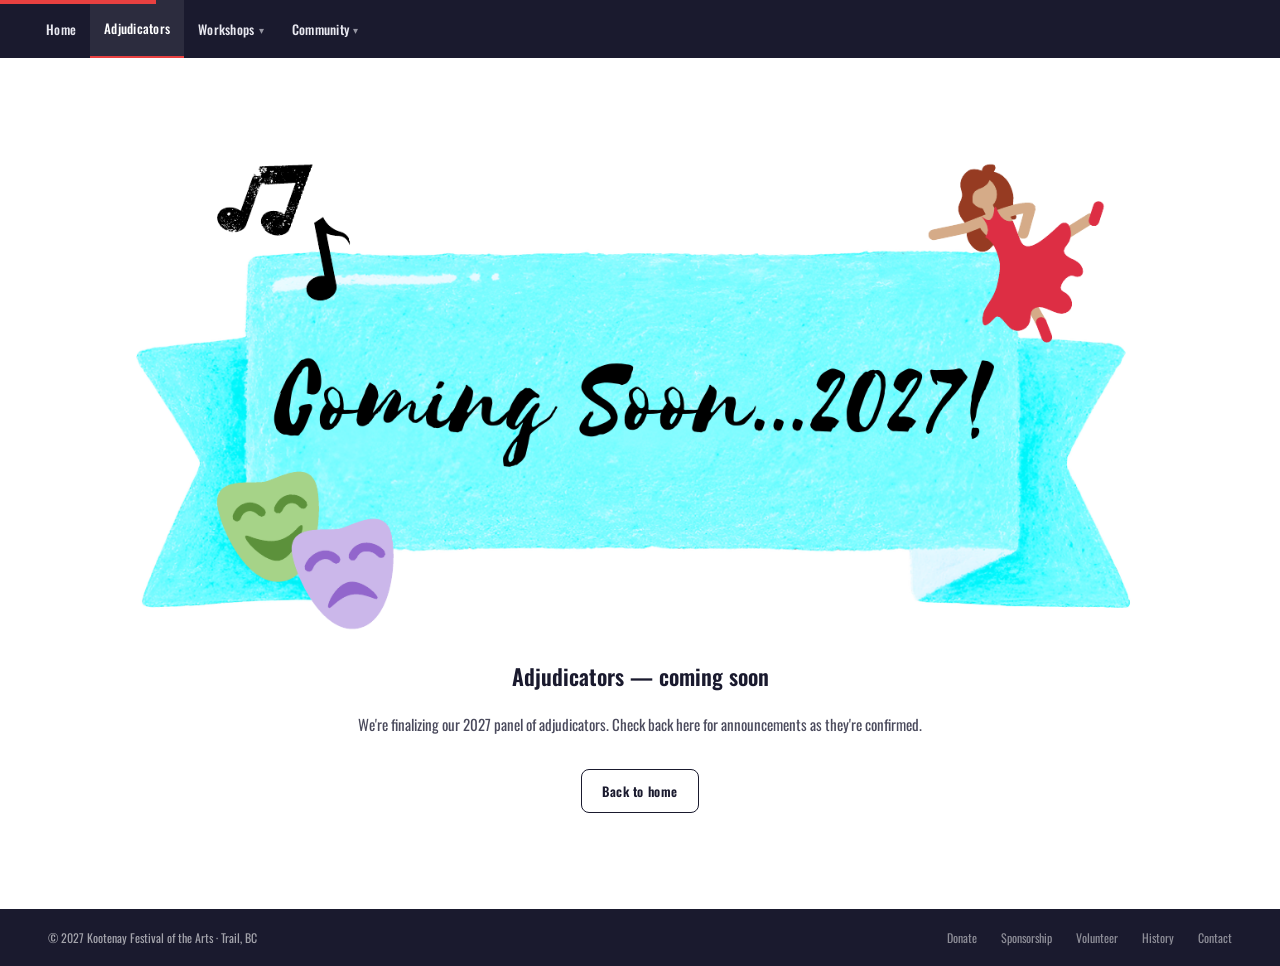
==== pages/adjudicators.html @ b40a22bd "first commit" ====
<!DOCTYPE html>
<html lang="en">
<head>
  <meta charset="UTF-8" />
  <meta name="viewport" content="width=device-width, initial-scale=1.0" />

  <title>Adjudicators — Coming Soon 2027 | Kootenay Festival of the Arts</title>
  <meta name="description" content="Our 2027 panel of adjudicators for the Kootenay Festival of the Arts will be announced soon. Check back for updates." />

  <meta property="og:type" content="website" />
  <meta property="og:site_name" content="Kootenay Festival of the Arts" />
  <meta property="og:title" content="Adjudicators — Coming Soon 2027 | Kootenay Festival of the Arts" />
  <meta property="og:description" content="Our 2027 panel of adjudicators will be announced soon." />
  <meta name="twitter:card" content="summary_large_image" />

  <link rel="icon" href="../public/favicon.svg" type="image/svg+xml" />
  <link rel="alternate icon" href="../public/favicon.ico" sizes="any" />
  <link rel="apple-touch-icon" href="../public/apple-touch-icon.png" />
  <meta name="theme-color" content="#1a1a2e" />

  <link rel="stylesheet" href="../styles/main.css" />
  <link rel="stylesheet" href="../styles/pages/coming-soon.css" />
</head>
<body>
  <a class="skip-link" href="#main-content">Skip to main content</a>

  <div class="site">
    <nav class="nav" aria-label="Primary">
      <a class="nav-home" href="../index.html">
        <svg class="nav-home-icon" viewBox="0 0 24 24" width="18" height="18" fill="none" stroke="currentColor" stroke-width="2" stroke-linecap="round" stroke-linejoin="round" aria-hidden="true"><path d="M3 9l9-7 9 7v11a2 2 0 0 1-2 2H5a2 2 0 0 1-2-2z"></path><polyline points="9 22 9 12 15 12 15 22"></polyline></svg>
        <span class="nav-home-text">Home</span>
      </a>

      <input type="checkbox" id="nav-toggle" class="nav-toggle-checkbox" />
      <label for="nav-toggle" class="nav-toggle-label" aria-label="Menu">
        <span class="hamburger-bar"></span>
        <span class="hamburger-bar"></span>
        <span class="hamburger-bar"></span>
      </label>

      <ul class="nav-links">
          <li class="active"><a href="../pages/adjudicators.html">Adjudicators</a></li>
          <li>
            <a href="../pages/workshops.html">Workshops <span class="chevron">▾</span></a>
            <div class="dropdown">
              <div class="dropdown-header">Workshops</div>
              <a href="../pages/workshops.html#choral">Choral</a>
              <a href="../pages/workshops.html#dance">Dance</a>
              <a href="../pages/workshops.html#guitar">Guitar</a>
              <a href="../pages/workshops.html#piano">Piano</a>
              <a href="../pages/workshops.html#woodwinds">Woodwinds</a>
              <a href="../pages/workshops.html#strings">Strings</a>
              <a href="../pages/workshops.html#speech">Speech</a>
            </div>
          </li>
          <li>
            <a href="#">Community <span class="chevron">▾</span></a>
            <div class="dropdown">
              <div class="dropdown-header">Community</div>
              <a href="../pages/volunteers.html">Volunteer</a>
              <a href="../pages/donations.html">Donate</a>
              <a href="../pages/sponsors.html">Sponsorship</a>
            </div>
          </li>
      </ul>
    </nav>

    <main class="main main--single" id="main-content">
      <div class="content coming-soon">
        <img src="../public/images/coming-soon.png" alt="Coming soon, 2027" width="1275" height="630" />
        <h1>Adjudicators — coming soon</h1>
        <p>
          We're finalizing our 2027 panel of adjudicators. Check back
          here for announcements as they're confirmed.
        </p>
        <a class="btn btn-outline" href="../index.html">Back to home</a>
      </div>
    </main>

    <footer class="footer">
      <span>© 2027 Kootenay Festival of the Arts · Trail, BC</span>
      <div class="footer-links">
        <a href="../pages/donations.html">Donate</a>
        <a href="../pages/sponsors.html">Sponsorship</a>
        <a href="../pages/volunteers.html">Volunteer</a>
        <a href="../pages/history.html">History</a>
        <a href="../pages/contact.html">Contact</a>
      </div>
    </footer>
  </div>
</body>
</html>
---- styles/main.css ----
/* ==========================================================================
   Main stylesheet — every page links to this ONE file.

   This file is a merge of variables, base, layout, and components (below),
   kept in clearly labeled sections so it's still easy to find and edit
   things. It's ONE physical file for all LOCAL styles (no @import between
   local files) on purpose: browsers block CSS @import between local files
   when a page is opened directly via file:// (double-clicked), which
   silently breaks all styling. Keeping local styles as a single file means
   the site works whether it's opened directly or hosted on a server.

   The @import below is different — it points at Google's font CDN
   (a remote https:// resource, not a local file), which is NOT affected
   by that file:// restriction and works the same whether the site is
   opened directly or hosted.
   ========================================================================== */

@import url("https://fonts.googleapis.com/css2?family=Oswald:wght@400;500;600;700&display=swap");


/* ==========================================================================
   Design tokens — change values here to restyle the entire site.
   ========================================================================== */
:root {
  /* Brand colors */
  --color-navy: #1a1a2e;
  --color-red: #e84040;
  --color-red-dark: #c0392b;
  --color-purple: #7b5cc4;
  --color-purple-dark: #5a3fa0;
  --color-purple-pale: #f0edf8;
  --color-purple-pale-border: #d4c8f0;
  --color-lilac: #eee8f8;

  /* Surfaces & text */
  --color-bg: #ffffff;
  --color-surface-1: #f7f5ff;
  --surface-1: #f4f4fa;
  --border: #e4e2ee;
  --text-primary: #1a1a2e;
  --text-secondary: #4a4a5c;
  --text-muted: #8a8a9a;
  --text-on-dark: rgba(255, 255, 255, 0.85);

  /* Typography */
  --font-sans:
    "Inter", -apple-system, BlinkMacSystemFont, "Segoe UI", Roboto, Helvetica,
    Arial, sans-serif;
  --font-serif: Georgia, "Times New Roman", serif;
  --font-display: "Oswald", sans-serif;

  /* Layout */
  --max-width: 1200px;
  --radius-sm: 6px;
  --radius-md: 8px;
  --radius-lg: 12px;
  --shadow-sm: 0 2px 8px rgba(26, 26, 46, 0.06);
  --shadow-md: 0 8px 24px rgba(0, 0, 0, 0.12);
}

/* ==========================================================================
   Reset & base typography
   ========================================================================== */
* {
  margin: 0;
  padding: 0;
  box-sizing: border-box;
}

html {
  scroll-behavior: smooth;
}

body {
  font-family: Oswald, var(--font-sans);
  background: var(--color-bg);
  color: var(--text-primary);
  -webkit-font-smoothing: antialiased;
}

img {
  max-width: 100%;
  display: block;
}

a {
  color: inherit;
}

.site {
  background: var(--color-bg);
  min-height: 100vh;
  display: flex;
  flex-direction: column;
}

/* Visually-hidden utility for accessible skip links / screen-reader text */
.visually-hidden {
  position: absolute;
  width: 1px;
  height: 1px;
  padding: 0;
  margin: -1px;
  overflow: hidden;
  clip: rect(0, 0, 0, 0);
  white-space: nowrap;
  border: 0;
}

.skip-link {
  position: absolute;
  left: 0;
  top: -40px;
  background: var(--color-red);
  color: #fff;
  padding: 10px 16px;
  z-index: 1000;
  transition: top 0.15s;
}
.skip-link:focus {
  top: 0;
}

/* ==========================================================================
   Site layout — header, navigation, banner, main grid, footer
   ========================================================================== */

/* NAV
   ========================================================================== */
.nav {
  background: var(--color-navy);
  padding: 0 2rem;
  display: flex;
  align-items: center;
  flex-wrap: wrap;
  min-height: 52px;
  position: relative;
  z-index: 100;
}

/* Home is its own element (not part of .nav-links) so it can carry an
   icon on mobile independently of the rest of the menu. */
.nav-home {
  display: flex;
  align-items: center;
  gap: 6px;
  color: #e8e8f0;
  text-decoration: none;
  font-size: 13px;
  font-weight: 500;
  padding: 15px 14px;
  letter-spacing: 0.02em;
  transition:
    color 0.15s,
    background 0.15s;
}
.nav-home:hover,
.nav-home.active {
  color: #fff;
  background: rgba(255, 255, 255, 0.08);
}
.nav-home.active {
  border-bottom: 2px solid var(--color-red);
}
.nav-home-icon {
  display: none; /* icon only appears on mobile; desktop shows the text label */
  flex-shrink: 0;
}

/* Hamburger toggle — hidden entirely on desktop, only relevant on mobile */
.nav-toggle-checkbox {
  position: absolute;
  opacity: 0;
  pointer-events: none;
}
.nav-toggle-label {
  display: none;
  position: relative;
  width: 32px;
  height: 32px;
  cursor: pointer;
}
.hamburger-bar {
  position: absolute;
  left: 6px;
  right: 6px;
  height: 2px;
  background: #e8e8f0;
  border-radius: 2px;
  transition:
    transform 0.2s,
    opacity 0.2s,
    top 0.2s;
}
.hamburger-bar:nth-child(1) {
  top: 11px;
}
.hamburger-bar:nth-child(2) {
  top: 16px;
}
.hamburger-bar:nth-child(3) {
  top: 21px;
}

.nav-links {
  display: flex;
  align-items: center;
  gap: 0;
  row-gap: 4px;
  list-style: none;
  flex-wrap: wrap;
}
.nav-links > li {
  position: relative;
  display: flex;
  align-items: center;
}
.nav-links > li > a {
  color: #e8e8f0;
  text-decoration: none;
  font-size: 13px;
  font-weight: 500;
  padding: 18px 14px;
  display: flex;
  align-items: center;
  gap: 4px;
  white-space: nowrap;
  transition:
    color 0.15s,
    background 0.15s;
  letter-spacing: 0.02em;
}
.nav-links > li > a:hover,
.nav-links > li.active > a {
  color: #fff;
  background: rgba(255, 255, 255, 0.08);
}
.nav-links > li.active > a {
  border-bottom: 2px solid var(--color-red);
}
.chevron {
  font-size: 10px;
  opacity: 0.6;
}

/* DROPDOWN */
.dropdown {
  position: absolute;
  top: 100%;
  right: 0;
  max-width: calc(100vw - 2rem);
  background: #fff;
  border: 0.5px solid var(--border);
  border-radius: var(--radius-md);
  min-width: 180px;
  display: none;
  box-shadow: var(--shadow-md);
  overflow: hidden;
  z-index: 200;
}
.nav-links > li:hover .dropdown,
.nav-links > li:focus-within .dropdown {
  display: block;
}

.dropdown-header {
  background: var(--color-navy);
  color: rgba(255, 255, 255, 0.7);
  font-size: 10px;
  font-weight: 500;
  letter-spacing: 0.08em;
  text-transform: uppercase;
  padding: 8px 14px 6px;
}
.dropdown a {
  display: block;
  padding: 9px 14px;
  font-size: 13px;
  color: var(--text-primary);
  text-decoration: none;
  border-bottom: 0.5px solid var(--border);
  position: relative;
}
.dropdown a:last-child {
  border-bottom: none;
}
.dropdown a:hover {
  background: var(--color-purple-pale);
  color: var(--color-navy);
}
.dropdown a .sub-pills {
  display: flex;
  gap: 4px;
  margin-top: 5px;
}

/* BANNER
   ========================================================================== */
.banner {
  margin-right: auto;
  margin-left: auto;
  width: 100%;
  max-width: 1400px;
}
.banner-img {
  width: 100%;
  height: auto;
}

/* HERO TEXT BAND
   ========================================================================== */
.hero-band {
  background: var(--color-surface-1);
  border-bottom: 3px solid var(--color-red);
  padding: 14px 3rem;
  display: flex;
  align-items: center;
  justify-content: space-between;
  gap: 1rem;
  flex-wrap: wrap;
}
.hero-band-text {
  font-size: 15px;
  color: var(--color-navy);
  font-style: italic;
}
.hero-band-date {
  font-size: 13px;
  font-weight: 600;
  color: var(--color-red);
  letter-spacing: 0.04em;
  white-space: nowrap;
}

/* MAIN CONTENT AREA
   ========================================================================== */
.main {
  padding: 2rem 3rem;
  max-width: 100%;
  flex: 1;
}

/* Simple single-column page layout for interior pages */
.main--single {
  grid-template-columns: 1fr;
  max-width: var(--max-width);
  margin: 0 auto;
  width: 100%;
}

@media (max-width: 860px) {
  .main {
    grid-template-columns: 1fr;
    padding: 1.5rem;
  }
  .hero-band {
    padding: 14px 1.5rem;
  }
}

/* Mobile nav: stack links full-width instead of wrapping chips.
   Dropdowns flow inline below their parent link instead of being
   absolutely positioned — an absolutely positioned dropdown anchored to
   a narrow, edge-hugging link has no reliable "left" or "right" that
   stays on-screen at every width, so on small screens we avoid that
   entirely rather than patch left/right overflow case by case. */
@media (max-width: 700px) {
  .nav {
    padding: 0.4rem 1rem;
    justify-content: space-between;
  }

  /* Home collapses to icon-only to save space */
  .nav-home-icon {
    display: inline-flex;
  }
  .nav-home-text {
    display: none;
  }

  /* Hamburger button appears; nav-links hides until toggled open */
  .nav-toggle-label {
    display: flex;
  }
  .nav-links {
    display: none;
    flex-direction: column;
    align-items: stretch;
    width: 100%;
    row-gap: 0;
    order: 3;
  }
  .nav-toggle-checkbox:checked ~ .nav-links {
    display: flex;
  }
  /* Turn the hamburger into an "X" when the menu is open */
  .nav-toggle-checkbox:checked ~ .nav-toggle-label .hamburger-bar:nth-child(1) {
    top: 16px;
    transform: rotate(45deg);
  }
  .nav-toggle-checkbox:checked ~ .nav-toggle-label .hamburger-bar:nth-child(2) {
    opacity: 0;
  }
  .nav-toggle-checkbox:checked ~ .nav-toggle-label .hamburger-bar:nth-child(3) {
    top: 16px;
    transform: rotate(-45deg);
  }
  .hamburger-bar {
    transition:
      transform 0.2s,
      opacity 0.2s,
      top 0.2s;
  }

  .nav-links > li {
    width: 100%;
    flex-direction: column;
    align-items: stretch;
  }
  .nav-links > li > a {
    width: 100%;
    padding: 12px 6px;
  }
  .nav-links > li.active > a {
    border-bottom: none;
    border-left: 3px solid var(--color-red);
    padding-left: 10px;
  }
  .dropdown {
    position: static;
    width: 100%;
    max-width: none;
    min-width: 0;
    box-shadow: none;
    border-radius: 0;
    border: none;
    border-left: 2px solid var(--color-purple-pale-border);
    margin: 2px 0 6px 10px;
  }
}



/* FOOTER
   ========================================================================== */
.footer {
  background: var(--color-navy);
  color: rgba(255, 255, 255, 0.6);
  font-size: 12px;
  padding: 1.25rem 3rem;
  display: flex;
  justify-content: space-between;
  align-items: center;
  gap: 1rem;
  flex-wrap: wrap;
  margin-top: auto;
}
.footer-links {
  display: flex;
  gap: 1.5rem;
  flex-wrap: wrap;
}
.footer-links a {
  color: rgba(255, 255, 255, 0.5);
  text-decoration: none;
  font-size: 12px;
}
.footer-links a:hover {
  color: #fff;
}

/* ==========================================================================
   Reusable components — widgets, buttons, chips, cards, pills
   ========================================================================== */

.pill {
  font-size: 10px;
  background: var(--color-lilac);
  color: var(--color-purple-dark);
  border-radius: 4px;
  padding: 2px 7px;
  font-weight: 500;
}
.pill:hover {
  background: #d4c8f8;
}

/* Page content headings */
.content h1,
.content h2 {
  font-size: 22px;
  color: var(--color-navy);
  font-weight: 600;
  margin-bottom: 0.75rem;
  padding-bottom: 8px;
  border-bottom: 2px solid var(--color-red);
  display: inline-block;
}
.content p {
  font-size: 14px;
  color: var(--text-secondary);
  line-height: 1.7;
  margin-bottom: 1rem;
}
.content h1 + p,
.content h2 + p {
  margin-top: 0.5rem;
}

/* Photo grid */
.photo-grid {
  display: grid;
  grid-template-columns: 1fr 1fr;
  gap: 10px;
  margin: 1.25rem 0;
}
.photo-placeholder {
  border-radius: var(--radius-md);
  overflow: hidden;
  aspect-ratio: 4/3;
  display: flex;
  align-items: center;
  justify-content: center;
  font-size: 12px;
  color: rgba(255, 255, 255, 0.8);
  font-weight: 500;
  letter-spacing: 0.04em;
}
.photo-placeholder.p1 {
  background: linear-gradient(135deg, #1a3a5c, #2d5a8e);
}
.photo-placeholder.p2 {
  background: linear-gradient(135deg, #7b3a8e, #a855c4);
}
.photo-placeholder.p3 {
  background: linear-gradient(135deg, #e84040, #c0392b);
}
.photo-placeholder.p4 {
  background: linear-gradient(135deg, #1a5c3a, #2d8e5a);
}

/* Sidebar widgets */
.sidebar {
  display: flex;
  flex-direction: column;
  gap: 1rem;
}
.widget {
  background: #fff;
  border: 0.5px solid var(--border);
  border-radius: var(--radius-lg);
  overflow: hidden;
}
.widget-header {
  background: var(--color-navy);
  color: #fff;
  font-size: 12px;
  font-weight: 600;
  letter-spacing: 0.08em;
  text-transform: uppercase;
  padding: 9px 14px;
}
.widget-body {
  padding: 14px;
}

.dates-list {
  list-style: none;
}
.dates-list li {
  display: flex;
  gap: 10px;
  align-items: flex-start;
  padding: 7px 0;
  border-bottom: 0.5px solid var(--border);
  font-size: 13px;
}
.dates-list li:last-child {
  border-bottom: none;
}
.date-dot {
  width: 8px;
  height: 8px;
  border-radius: 50%;
  background: var(--color-red);
  margin-top: 4px;
  flex-shrink: 0;
}
.date-label {
  font-weight: 500;
  color: var(--color-navy);
}
.date-sub {
  font-size: 11px;
  color: var(--text-muted);
}

.sponsor-logos {
  display: grid;
  grid-template-columns: 1fr 1fr;
  gap: 8px;
}
.sponsor-box {
  background: var(--surface-1);
  border-radius: var(--radius-sm);
  aspect-ratio: 2/1;
  display: flex;
  align-items: center;
  justify-content: center;
  font-size: 10px;
  color: var(--text-muted);
  font-weight: 500;
}

/* Buttons */
.btn {
  display: inline-block;
  text-align: center;
  padding: 11px 20px;
  border-radius: var(--radius-md);
  font-size: 13px;
  font-weight: 600;
  text-decoration: none;
  letter-spacing: 0.04em;
  cursor: pointer;
  border: none;
}
.btn-primary,
.donate-btn {
  display: block;
  background: var(--color-red);
  color: #fff;
}
.btn-primary:hover,
.donate-btn:hover {
  background: var(--color-red-dark);
}
.btn-outline {
  background: transparent;
  border: 1.5px solid var(--color-navy);
  color: var(--color-navy);
}
.btn-outline:hover {
  background: var(--color-navy);
  color: #fff;
}

/* Workshops preview grid (used on home page) */
.workshops-preview {
  margin: 1.5rem 0 0;
}
.workshops-grid {
  display: grid;
  grid-template-columns: repeat(auto-fit, minmax(90px, 1fr));
  gap: 6px;
  margin-top: 10px;
}
.workshop-chip {
  background: var(--color-purple-pale);
  border: 0.5px solid var(--color-purple-pale-border);
  border-radius: var(--radius-sm);
  padding: 8px 4px;
  text-align: center;
  font-size: 11px;
  font-weight: 500;
  color: #3d2a7a;
  cursor: pointer;
  text-decoration: none;
  display: block;
}
.workshop-chip:hover {
  background: #e0d8f8;
}
.workshop-chip i {
  display: block;
  font-size: 18px;
  margin-bottom: 4px;
  color: var(--color-purple);
}

/* Simple info / callout box used across interior pages */
.callout {
  background: var(--color-surface-1);
  border: 1px solid var(--color-purple-pale-border);
  border-left: 4px solid var(--color-red);
  border-radius: var(--radius-md);
  padding: 16px 18px;
  margin: 1.25rem 0;
  font-size: 14px;
  color: var(--text-secondary);
  line-height: 1.6;
}
.callout strong {
  color: var(--color-navy);
}
---- styles/pages/coming-soon.css ----
/* ==========================================================================
   "Coming soon" placeholder page
   Used by: Adjudicators, Workshops, Our Sponsors, Volunteers, Contact Us
   ========================================================================== */
.coming-soon {
  text-align: center;
  padding: 3rem 1.5rem 4rem;
  margin: 0 auto;
  height:auto;
}
.coming-soon img {
  height: 100%;
}
.coming-soon h1 {
  font-size: 22px;
  color: var(--color-navy);
  margin-bottom: 0.75rem;
  border-bottom: none;
  padding-bottom: 0;
}
.coming-soon p {
  font-size: 15px;
  color: var(--text-secondary);
  line-height: 1.7;
  margin-bottom: 0.5rem;
}
.coming-soon .btn {
  margin-top: 1.5rem;
}
@media screen and (min-width: 768px) and (max-width: 1024px) {
  .coming-soon img {
    width: 100%;
    margin: 0 auto 1.75rem;
  }
}
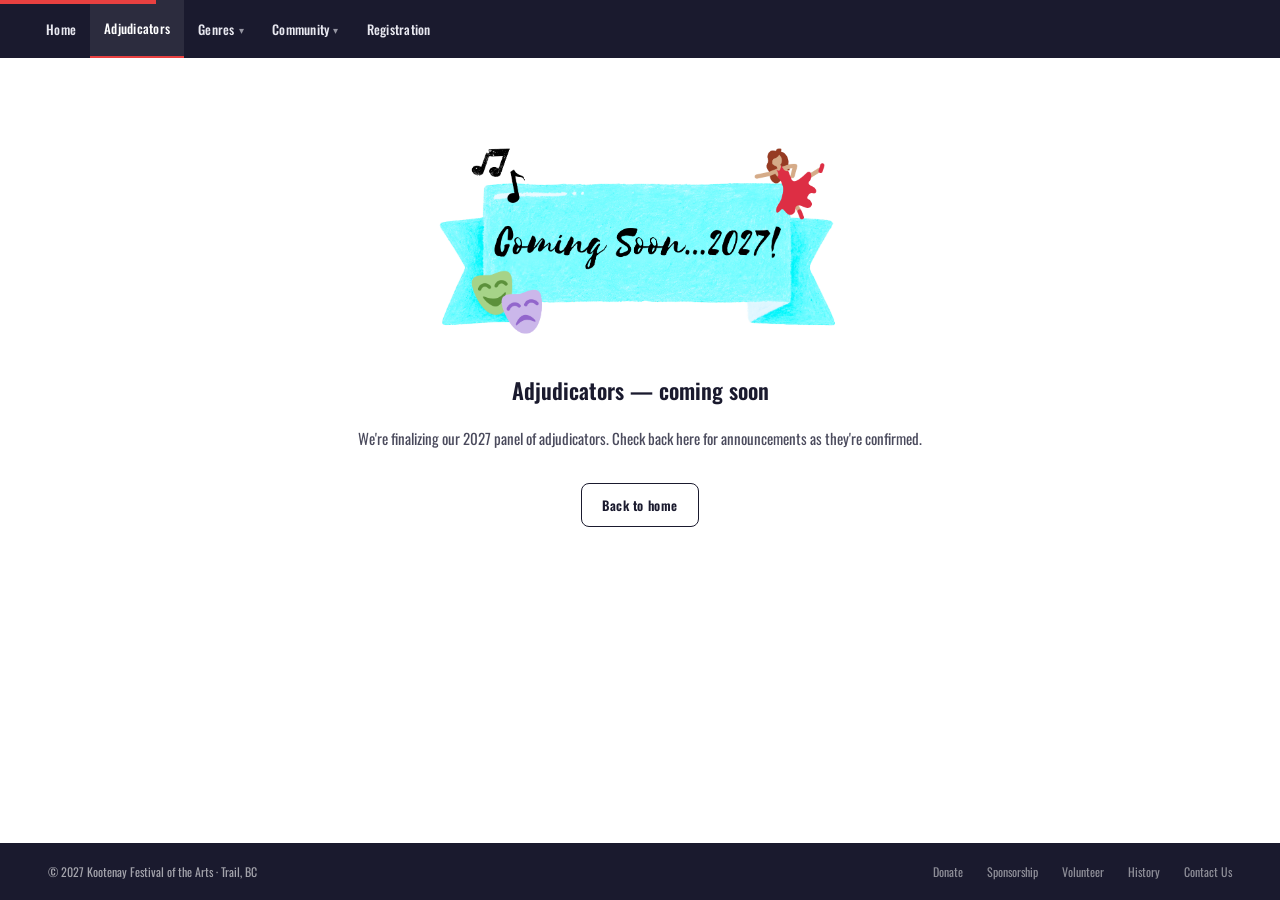
==== commit 22f5280c: "changes discussed from meeting sept 29"" ====
--- a/pages/adjudicators.html
+++ b/pages/adjudicators.html
@@ -25,45 +25,8 @@
   <a class="skip-link" href="#main-content">Skip to main content</a>
 
   <div class="site">
-    <nav class="nav" aria-label="Primary">
-      <a class="nav-home" href="../index.html">
-        <svg class="nav-home-icon" viewBox="0 0 24 24" width="18" height="18" fill="none" stroke="currentColor" stroke-width="2" stroke-linecap="round" stroke-linejoin="round" aria-hidden="true"><path d="M3 9l9-7 9 7v11a2 2 0 0 1-2 2H5a2 2 0 0 1-2-2z"></path><polyline points="9 22 9 12 15 12 15 22"></polyline></svg>
-        <span class="nav-home-text">Home</span>
-      </a>
-
-      <input type="checkbox" id="nav-toggle" class="nav-toggle-checkbox" />
-      <label for="nav-toggle" class="nav-toggle-label" aria-label="Menu">
-        <span class="hamburger-bar"></span>
-        <span class="hamburger-bar"></span>
-        <span class="hamburger-bar"></span>
-      </label>
-
-      <ul class="nav-links">
-          <li class="active"><a href="../pages/adjudicators.html">Adjudicators</a></li>
-          <li>
-            <a href="../pages/workshops.html">Workshops <span class="chevron">▾</span></a>
-            <div class="dropdown">
-              <div class="dropdown-header">Workshops</div>
-              <a href="../pages/workshops.html#choral">Choral</a>
-              <a href="../pages/workshops.html#dance">Dance</a>
-              <a href="../pages/workshops.html#guitar">Guitar</a>
-              <a href="../pages/workshops.html#piano">Piano</a>
-              <a href="../pages/workshops.html#woodwinds">Woodwinds</a>
-              <a href="../pages/workshops.html#strings">Strings</a>
-              <a href="../pages/workshops.html#speech">Speech</a>
-            </div>
-          </li>
-          <li>
-            <a href="#">Community <span class="chevron">▾</span></a>
-            <div class="dropdown">
-              <div class="dropdown-header">Community</div>
-              <a href="../pages/volunteers.html">Volunteer</a>
-              <a href="../pages/donations.html">Donate</a>
-              <a href="../pages/sponsors.html">Sponsorship</a>
-            </div>
-          </li>
-      </ul>
-    </nav>
+    <nav class="nav" aria-label="Primary" id="site-nav"></nav>
+    <script src="../scripts/nav.js"></script>
 
     <main class="main main--single" id="main-content">
       <div class="content coming-soon">
@@ -84,7 +47,7 @@
         <a href="../pages/sponsors.html">Sponsorship</a>
         <a href="../pages/volunteers.html">Volunteer</a>
         <a href="../pages/history.html">History</a>
-        <a href="../pages/contact.html">Contact</a>
+        <a href="../pages/contact.html">Contact Us</a>
       </div>
     </footer>
   </div>
--- a/styles/main.css
+++ b/styles/main.css
@@ -335,14 +335,20 @@
 /* MAIN CONTENT AREA
    ========================================================================== */
 .main {
+  display: grid;
+  grid-template-columns: 1fr 280px;
+  gap: 2rem;
   padding: 2rem 3rem;
   max-width: 100%;
   flex: 1;
 }
 
-/* Simple single-column page layout for interior pages */
+/* Simple single-column page layout for interior pages.
+   Deliberately plain block layout (not a grid override) — these pages
+   have one column of content, so there's no reason to route them through
+   CSS Grid at all, which avoids any grid item stretch/sizing quirks. */
 .main--single {
-  grid-template-columns: 1fr;
+  display: block;
   max-width: var(--max-width);
   margin: 0 auto;
   width: 100%;
@@ -405,12 +411,6 @@
     top: 16px;
     transform: rotate(-45deg);
   }
-  .hamburger-bar {
-    transition:
-      transform 0.2s,
-      opacity 0.2s,
-      top 0.2s;
-  }
 
   .nav-links > li {
     width: 100%;
@@ -441,6 +441,7 @@
 
 
 
+
 /* FOOTER
    ========================================================================== */
 .footer {
@@ -508,35 +509,60 @@
 }
 
 /* Photo grid */
-.photo-grid {
+/* Photo band — full-width row of captioned placeholder tiles.
+   Each tile's caption describes the real photo that should replace it
+   (e.g. "Young pianist mid-performance") — swap in an <img> and drop the
+   caption once real festival photography is available. */
+.photo-band {
   display: grid;
-  grid-template-columns: 1fr 1fr;
-  gap: 10px;
+  grid-template-columns: repeat(3, 1fr);
+  gap: 14px;
   margin: 1.25rem 0;
 }
-.photo-placeholder {
+.photo-band-tile {
+  background: #dbeafe;
+  border: 1px solid #bcd6f0;
   border-radius: var(--radius-md);
+  height: 300px;
+  text-align: center;
+  font-size: 13px;
+  font-weight: 500;
+  color: #2c4a6b;
+}
+.photo-band-tile:has(img) {
+  position: relative;
+  padding: 0;
   overflow: hidden;
-  aspect-ratio: 4/3;
-  display: flex;
-  align-items: center;
-  justify-content: center;
-  font-size: 12px;
-  color: rgba(255, 255, 255, 0.8);
-  font-weight: 500;
-  letter-spacing: 0.04em;
-}
-.photo-placeholder.p1 {
-  background: linear-gradient(135deg, #1a3a5c, #2d5a8e);
-}
-.photo-placeholder.p2 {
-  background: linear-gradient(135deg, #7b3a8e, #a855c4);
-}
-.photo-placeholder.p3 {
-  background: linear-gradient(135deg, #e84040, #c0392b);
-}
-.photo-placeholder.p4 {
-  background: linear-gradient(135deg, #1a5c3a, #2d8e5a);
+}
+/* Black band across the bottom of a photo tile, e.g. the festival year */
+.photo-band-year {
+  position: absolute;
+  left: 0;
+  right: 0;
+  bottom: 0;
+  padding: 12px 12px;
+  background: #000;
+  color: #fff;
+  font-size: 14px;
+  font-weight: 600;
+  letter-spacing: 0.05em;
+  text-align: center;
+}
+.photo-band-tile img {
+  width: 100%;
+  height: 100%;
+  object-fit: cover;
+  display: block;
+}
+/* Add alongside .photo-band-tile to crop from the top (keeps heads in frame) */
+.photo-band-tile-top img {
+  object-position: top;
+}
+
+@media (max-width: 700px) {
+  .photo-band {
+    grid-template-columns: 1fr;
+  }
 }
 
 /* Sidebar widgets */
@@ -587,11 +613,13 @@
   flex-shrink: 0;
 }
 .date-label {
+    font-size: 14px;
+
   font-weight: 500;
   color: var(--color-navy);
 }
 .date-sub {
-  font-size: 11px;
+  font-size: 12px;
   color: var(--text-muted);
 }
 
@@ -625,15 +653,41 @@
   cursor: pointer;
   border: none;
 }
-.btn-primary,
-.donate-btn {
+.btn-primary {
   display: block;
   background: var(--color-red);
   color: #fff;
 }
-.btn-primary:hover,
+.btn-primary:hover {
+  background: var(--color-red-dark);
+}
+
+/* Sidebar "Donate now" button — raised red button with a heart icon */
+.donate-btn {
+  display: flex;
+  align-items: center;
+  justify-content: center;
+  gap: 8px;
+  padding: 12px 20px;
+  background: var(--color-red);
+  color: #fff;
+  border-radius: var(--radius-md);
+  box-shadow: 0 3px 0 var(--color-red-dark);
+  font-size: 16px;
+  font-weight: 700;
+  letter-spacing: 0.04em;
+  text-decoration: none;
+  transition: background 0.15s, transform 0.1s, box-shadow 0.1s;
+}
+.donate-btn i {
+  font-size: 18px;
+}
 .donate-btn:hover {
   background: var(--color-red-dark);
+}
+.donate-btn:active {
+  transform: translateY(2px);
+  box-shadow: 0 1px 0 var(--color-red-dark);
 }
 .btn-outline {
   background: transparent;
@@ -652,30 +706,46 @@
 .workshops-grid {
   display: grid;
   grid-template-columns: repeat(auto-fit, minmax(90px, 1fr));
-  gap: 6px;
+  gap: 8px;
   margin-top: 10px;
 }
 .workshop-chip {
-  background: var(--color-purple-pale);
-  border: 0.5px solid var(--color-purple-pale-border);
-  border-radius: var(--radius-sm);
-  padding: 8px 4px;
+  background: transparent;
+  border: none;
+  border-radius: 0;
+  overflow: visible;
   text-align: center;
-  font-size: 11px;
+  font-size: 12px;
   font-weight: 500;
-  color: #3d2a7a;
+  color: var(--text-secondary);
   cursor: pointer;
   text-decoration: none;
+  display: flex;
+  flex-direction: column;
+  transition: transform 0.15s;
+}
+.workshop-chip:hover {
+  transform: translateY(-2px);
+}
+.workshop-chip:hover .workshop-chip-label {
+  color: var(--color-navy);
+}
+.workshop-chip-thumb {
+  background: #dbeafe;
+  border: 1px solid #bcd6f0;
+  border-radius: var(--radius-sm);
+  aspect-ratio: 1/1;
+  overflow: hidden;
+}
+.workshop-chip-thumb img {
+  width: 100%;
+  height: 100%;
+  object-fit: cover;
   display: block;
 }
-.workshop-chip:hover {
-  background: #e0d8f8;
-}
-.workshop-chip i {
-  display: block;
-  font-size: 18px;
-  margin-bottom: 4px;
-  color: var(--color-purple);
+.workshop-chip-label {
+  padding: 6px 2px 0;
+  transition: color 0.15s;
 }
 
 /* Simple info / callout box used across interior pages */
--- a/styles/pages/coming-soon.css
+++ b/styles/pages/coming-soon.css
@@ -5,11 +5,14 @@
 .coming-soon {
   text-align: center;
   padding: 3rem 1.5rem 4rem;
+  max-width: 640px;
   margin: 0 auto;
-  height:auto;
 }
 .coming-soon img {
-  height: 100%;
+  max-width: 420px;
+  width: 100%;
+  height: auto;
+  margin: 0 auto 1.75rem;
 }
 .coming-soon h1 {
   font-size: 22px;
@@ -27,9 +30,3 @@
 .coming-soon .btn {
   margin-top: 1.5rem;
 }
-@media screen and (min-width: 768px) and (max-width: 1024px) {
-  .coming-soon img {
-    width: 100%;
-    margin: 0 auto 1.75rem;
-  }
-}
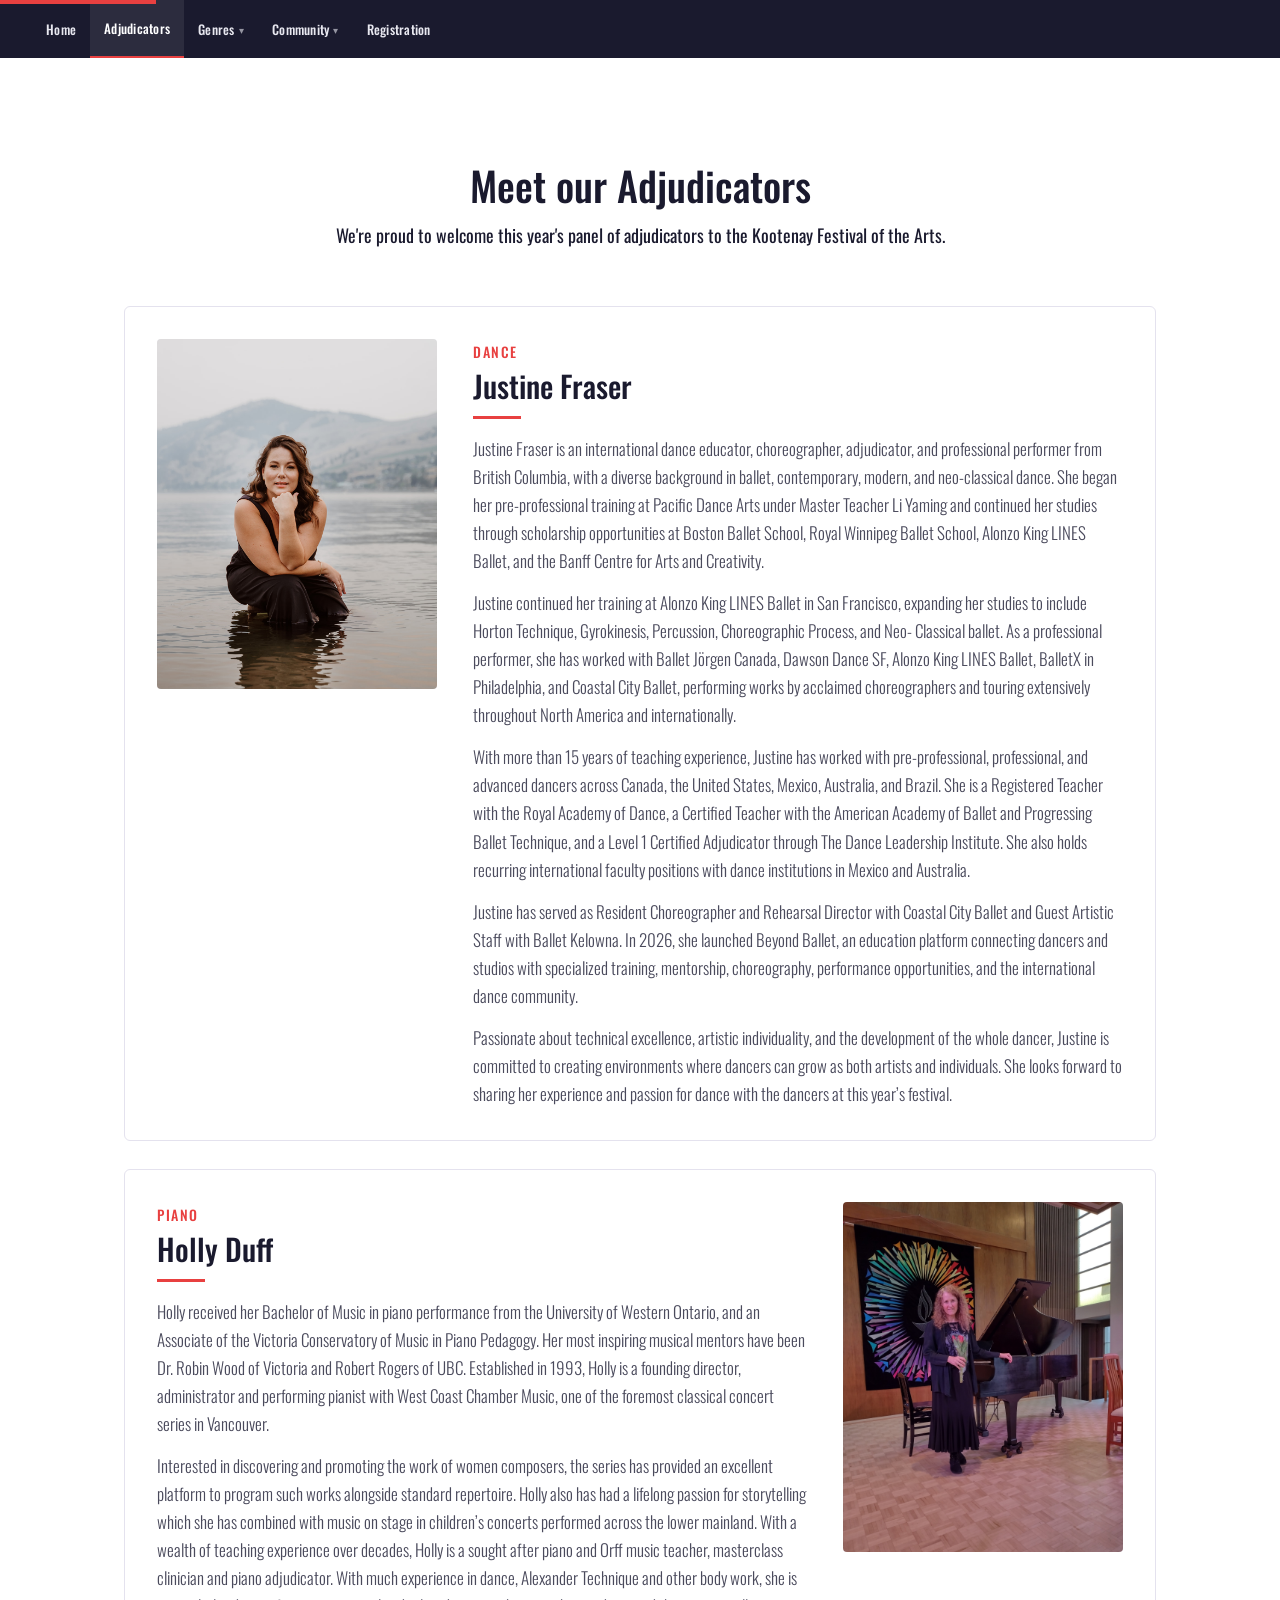
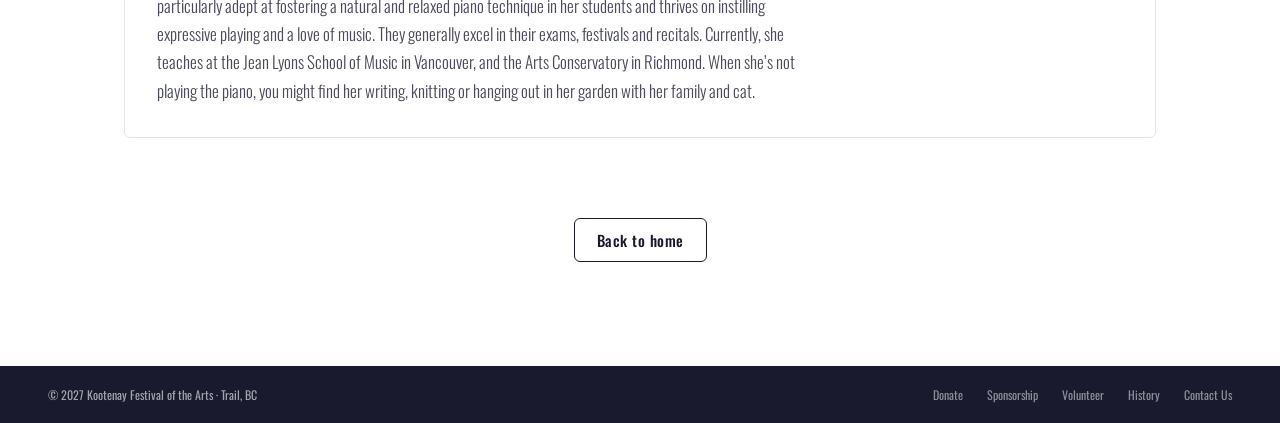
==== commit a9920657: "add two of the adjucators" ====
--- a/pages/adjudicators.html
+++ b/pages/adjudicators.html
@@ -1,55 +1,309 @@
-<!DOCTYPE html>
+<!doctype html>
 <html lang="en">
-<head>
-  <meta charset="UTF-8" />
-  <meta name="viewport" content="width=device-width, initial-scale=1.0" />
-
-  <title>Adjudicators — Coming Soon 2027 | Kootenay Festival of the Arts</title>
-  <meta name="description" content="Our 2027 panel of adjudicators for the Kootenay Festival of the Arts will be announced soon. Check back for updates." />
-
-  <meta property="og:type" content="website" />
-  <meta property="og:site_name" content="Kootenay Festival of the Arts" />
-  <meta property="og:title" content="Adjudicators — Coming Soon 2027 | Kootenay Festival of the Arts" />
-  <meta property="og:description" content="Our 2027 panel of adjudicators will be announced soon." />
-  <meta name="twitter:card" content="summary_large_image" />
-
-  <link rel="icon" href="../public/favicon.svg" type="image/svg+xml" />
-  <link rel="alternate icon" href="../public/favicon.ico" sizes="any" />
-  <link rel="apple-touch-icon" href="../public/apple-touch-icon.png" />
-  <meta name="theme-color" content="#1a1a2e" />
-
-  <link rel="stylesheet" href="../styles/main.css" />
-  <link rel="stylesheet" href="../styles/pages/coming-soon.css" />
-</head>
-<body>
-  <a class="skip-link" href="#main-content">Skip to main content</a>
-
-  <div class="site">
-    <nav class="nav" aria-label="Primary" id="site-nav"></nav>
-    <script src="../scripts/nav.js"></script>
-
-    <main class="main main--single" id="main-content">
-      <div class="content coming-soon">
-        <img src="../public/images/coming-soon.png" alt="Coming soon, 2027" width="1275" height="630" />
-        <h1>Adjudicators — coming soon</h1>
-        <p>
-          We're finalizing our 2027 panel of adjudicators. Check back
-          here for announcements as they're confirmed.
-        </p>
-        <a class="btn btn-outline" href="../index.html">Back to home</a>
-      </div>
-    </main>
-
-    <footer class="footer">
-      <span>© 2027 Kootenay Festival of the Arts · Trail, BC</span>
-      <div class="footer-links">
-        <a href="../pages/donations.html">Donate</a>
-        <a href="../pages/sponsors.html">Sponsorship</a>
-        <a href="../pages/volunteers.html">Volunteer</a>
-        <a href="../pages/history.html">History</a>
-        <a href="../pages/contact.html">Contact Us</a>
-      </div>
-    </footer>
-  </div>
-</body>
+  <head>
+    <meta charset="UTF-8" />
+    <meta name="viewport" content="width=device-width, initial-scale=1.0" />
+
+    <title>
+      Adjudicators — Coming Soon 2027 | Kootenay Festival of the Arts
+    </title>
+    <meta
+      name="description"
+      content="Our 2027 panel of adjudicators for the Kootenay Festival of the Arts will be announced soon. Check back for updates."
+    />
+
+    <meta property="og:type" content="website" />
+    <meta property="og:site_name" content="Kootenay Festival of the Arts" />
+    <meta
+      property="og:title"
+      content="Adjudicators — Coming Soon 2027 | Kootenay Festival of the Arts"
+    />
+    <meta
+      property="og:description"
+      content="Our 2027 panel of adjudicators will be announced soon."
+    />
+    <meta name="twitter:card" content="summary_large_image" />
+
+    <link rel="icon" href="../public/favicon.svg" type="image/svg+xml" />
+    <link rel="alternate icon" href="../public/favicon.ico" sizes="any" />
+    <link rel="apple-touch-icon" href="../public/apple-touch-icon.png" />
+    <meta name="theme-color" content="#1a1a2e" />
+
+    <link rel="stylesheet" href="../styles/main.css" />
+    <link rel="stylesheet" href="../styles/pages/coming-soon.css" />
+    <link rel="stylesheet" href="../styles/pages/adjudicators.css" />
+  </head>
+  <body>
+    <a class="skip-link" href="#main-content">Skip to main content</a>
+
+    <div class="site">
+      <nav class="nav" aria-label="Primary" id="site-nav"></nav>
+      <script src="../scripts/nav.js"></script>
+
+      <main class="main main--single" id="main-content">
+        <section class="intro">
+          <!-- <span class="eyebrow">2027 Festival</span> -->
+          <h1>Meet our Adjudicators</h1>
+          <p>
+            We're proud to welcome this year's panel of adjudicators to the
+            Kootenay Festival of the Arts.
+          </p>
+        </section>
+
+        <section class="panel" aria-label="Adjudicators">
+          <!-- ===== Adjudicator 1 ===== -->
+          <article class="adj">
+            <div class="photo">
+              <!-- Replace src with the photo path -->
+              <img
+                src="../public/images/adj/Justine_dance.jpg"
+                alt="Justine Fraser image"
+                onload="this.parentNode.classList.add('has-img')"
+                onerror="this.remove()"
+              />
+            </div>
+            <div class="bio">
+              <span class="discipline">Dance</span>
+              <h2>Justine Fraser</h2>
+              <p class="etransfer-email">
+                Justine Fraser is an international dance educator,
+                choreographer, adjudicator, and professional performer from
+                British Columbia, with a diverse background in ballet,
+                contemporary, modern, and neo-classical dance. She began her
+                pre-professional training at Pacific Dance Arts under Master
+                Teacher Li Yaming and continued her studies through scholarship
+                opportunities at Boston Ballet School, Royal Winnipeg Ballet
+                School, Alonzo King LINES Ballet, and the Banff Centre for Arts
+                and Creativity.
+              </p>
+              <p>
+                Justine continued her training at Alonzo King LINES Ballet in
+                San Francisco, expanding her studies to include Horton
+                Technique, Gyrokinesis, Percussion, Choreographic Process, and
+                Neo- Classical ballet. As a professional performer, she has
+                worked with Ballet Jörgen Canada, Dawson Dance SF, Alonzo King
+                LINES Ballet, BalletX in Philadelphia, and Coastal City Ballet,
+                performing works by acclaimed choreographers and touring
+                extensively throughout North America and internationally.
+              </p>
+              <p>
+                With more than 15 years of teaching experience, Justine has
+                worked with pre-professional, professional, and advanced dancers
+                across Canada, the United States, Mexico, Australia, and Brazil.
+                She is a Registered Teacher with the Royal Academy of Dance, a
+                Certified Teacher with the American Academy of Ballet and
+                Progressing Ballet Technique, and a Level 1 Certified
+                Adjudicator through The Dance Leadership Institute. She also
+                holds recurring international faculty positions with dance
+                institutions in Mexico and Australia.
+              </p>
+              <p>
+                Justine has served as Resident Choreographer and Rehearsal
+                Director with Coastal City Ballet and Guest Artistic Staff with
+                Ballet Kelowna. In 2026, she launched Beyond Ballet, an
+                education platform connecting dancers and studios with
+                specialized training, mentorship, choreography, performance
+                opportunities, and the international dance community.
+              </p>
+              <p>
+                Passionate about technical excellence, artistic individuality,
+                and the development of the whole dancer, Justine is committed to
+                creating environments where dancers can grow as both artists and
+                individuals. She looks forward to sharing her experience and
+                passion for dance with the dancers at this year’s festival.
+              </p>
+            </div>
+          </article>
+
+          <!-- ===== Adjudicator 2 ===== -->
+          <article class="adj">
+            <div class="photo">
+              <img
+                src="../public/images/adj/HollyDuff_pianist.jpg"
+                alt="Holly Duff image "
+                onload="this.parentNode.classList.add('has-img')"
+                onerror="this.remove()"
+              />
+              <div class="placeholder">
+                <svg
+                  width="40"
+                  height="40"
+                  viewBox="0 0 24 24"
+                  fill="none"
+                  stroke="currentColor"
+                  stroke-width="1.5"
+                  aria-hidden="true"
+                >
+                  <circle cx="12" cy="8" r="4" />
+                  <path d="M4 21c0-4 4-6 8-6s8 2 8 6" /></svg
+                >Photo
+              </div>
+            </div>
+            <div class="bio">
+              <span class="discipline">Piano</span>
+              <h2>Holly Duff</h2>
+              <p>
+                Holly received her Bachelor of Music in piano performance from
+                the University of Western Ontario, and an Associate of the
+                Victoria Conservatory of Music in Piano Pedagogy. Her most
+                inspiring musical mentors have been Dr. Robin Wood of Victoria
+                and Robert Rogers of UBC. Established in 1993, Holly is a
+                founding director, administrator and performing pianist with
+                West Coast Chamber Music, one of the foremost classical concert
+                series in Vancouver.
+              </p>
+              <p>
+                Interested in discovering and promoting the work of women
+                composers, the series has provided an excellent platform to
+                program such works alongside standard repertoire. Holly also has
+                had a lifelong passion for storytelling which she has combined
+                with music on stage in children’s concerts performed across the
+                lower mainland. With a wealth of teaching experience over
+                decades, Holly is a sought after piano and Orff music teacher,
+                masterclass clinician and piano adjudicator. With much
+                experience in dance, Alexander Technique and other body work,
+                she is particularly adept at fostering a natural and relaxed
+                piano technique in her students and thrives on instilling
+                expressive playing and a love of music. They generally excel in
+                their exams, festivals and recitals. Currently, she teaches at
+                the Jean Lyons School of Music in Vancouver, and the Arts
+                Conservatory in Richmond. When she’s not playing the piano, you
+                might find her writing, knitting or hanging out in her garden
+                with her family and cat.
+              </p>
+            </div>
+          </article>
+
+          <!-- ===== Adjudicator 3 ===== -->
+          <!-- <article class="adj">
+            <div class="photo">
+              <img
+                src="images/adjudicator-3.jpg"
+                alt="Photo of Adjudicator Name"
+                onload="this.parentNode.classList.add('has-img')"
+                onerror="this.remove()"
+              />
+              <div class="placeholder">
+                <svg
+                  width="40"
+                  height="40"
+                  viewBox="0 0 24 24"
+                  fill="none"
+                  stroke="currentColor"
+                  stroke-width="1.5"
+                  aria-hidden="true"
+                >
+                  <circle cx="12" cy="8" r="4" />
+                  <path d="M4 21c0-4 4-6 8-6s8 2 8 6" /></svg
+                >Photo
+              </div>
+            </div>
+            <div class="bio">
+              <span class="discipline">Discipline (e.g. Dance)</span>
+              <h2>Adjudicator Name</h2>
+              <p>
+                Bio paragraph one. Add the adjudicator's background, training
+                and current role here.
+              </p>
+              <p>
+                Bio paragraph two. Add notable performances, teaching experience
+                or awards here.
+              </p>
+            </div>
+          </article> -->
+
+          <!-- ===== Adjudicator 4 ===== -->
+          <!-- <article class="adj">
+            <div class="photo">
+              <img
+                src="images/adjudicator-4.jpg"
+                alt="Photo of Adjudicator Name"
+                onload="this.parentNode.classList.add('has-img')"
+                onerror="this.remove()"
+              />
+              <div class="placeholder">
+                <svg
+                  width="40"
+                  height="40"
+                  viewBox="0 0 24 24"
+                  fill="none"
+                  stroke="currentColor"
+                  stroke-width="1.5"
+                  aria-hidden="true"
+                >
+                  <circle cx="12" cy="8" r="4" />
+                  <path d="M4 21c0-4 4-6 8-6s8 2 8 6" /></svg
+                >Photo
+              </div>
+            </div>
+            <div class="bio">
+              <span class="discipline">Discipline (e.g. Strings)</span>
+              <h2>Adjudicator Name</h2>
+              <p>
+                Bio paragraph one. Add the adjudicator's background, training
+                and current role here.
+              </p>
+              <p>
+                Bio paragraph two. Add notable performances, teaching experience
+                or awards here.
+              </p>
+            </div>
+          </article> -->
+
+          <!-- ===== Adjudicator 5 ===== -->
+          <!-- <article class="adj">
+            <div class="photo">
+              <img
+                src="images/adjudicator-5.jpg"
+                alt="Photo of Adjudicator Name"
+                onload="this.parentNode.classList.add('has-img')"
+                onerror="this.remove()"
+              />
+              <div class="placeholder">
+                <svg
+                  width="40"
+                  height="40"
+                  viewBox="0 0 24 24"
+                  fill="none"
+                  stroke="currentColor"
+                  stroke-width="1.5"
+                  aria-hidden="true"
+                >
+                  <circle cx="12" cy="8" r="4" />
+                  <path d="M4 21c0-4 4-6 8-6s8 2 8 6" /></svg
+                >Photo
+              </div>
+            </div>
+            <div class="bio">
+              <span class="discipline">Discipline (e.g. Speech Arts)</span>
+              <h2>Adjudicator Name</h2>
+              <p>
+                Bio paragraph one. Add the adjudicator's background, training
+                and current role here.
+              </p>
+              <p>
+                Bio paragraph two. Add notable performances, teaching experience
+                or awards here.
+              </p>
+            </div>
+          </article> -->
+        </section>
+
+        <div class="back">
+          <a class="btn" href="index.html">Back to home</a>
+        </div>
+      </main>
+
+      <footer class="footer">
+        <span>© 2027 Kootenay Festival of the Arts · Trail, BC</span>
+        <div class="footer-links">
+          <a href="../pages/donations.html">Donate</a>
+          <a href="../pages/sponsors.html">Sponsorship</a>
+          <a href="../pages/volunteers.html">Volunteer</a>
+          <a href="../pages/history.html">History</a>
+          <a href="../pages/contact.html">Contact Us</a>
+        </div>
+      </footer>
+    </div>
+  </body>
 </html>
--- a/styles/main.css
+++ b/styles/main.css
@@ -15,7 +15,7 @@
    opened directly or hosted.
    ========================================================================== */
 
-@import url("https://fonts.googleapis.com/css2?family=Oswald:wght@400;500;600;700&display=swap");
+@import url("https://fonts.googleapis.com/css2?family=Oswald:wght@300;400;500;600;700&display=swap");
 
 
 /* ==========================================================================
@@ -24,6 +24,7 @@
 :root {
   /* Brand colors */
   --color-navy: #1a1a2e;
+  --color-sponsor-dark: #1d3557;
   --color-red: #e84040;
   --color-red-dark: #c0392b;
   --color-purple: #7b5cc4;
@@ -629,7 +630,8 @@
   gap: 8px;
 }
 .sponsor-box {
-  background: var(--surface-1);
+  background: #fff;
+  border: 1px solid var(--border);
   border-radius: var(--radius-sm);
   aspect-ratio: 2/1;
   display: flex;
@@ -638,6 +640,18 @@
   font-size: 10px;
   color: var(--text-muted);
   font-weight: 500;
+  padding: 8px;
+  overflow: hidden;
+}
+.sponsor-box img {
+  max-width: 100%;
+  max-height: 100%;
+  object-fit: contain;
+}
+/* For reversed (white) logos that need a dark backdrop */
+.sponsor-box.sponsor-box--dark {
+  background: var(--color-sponsor-dark);
+  border-color: var(--color-sponsor-dark);
 }
 
 /* Buttons */
@@ -730,18 +744,82 @@
 .workshop-chip:hover .workshop-chip-label {
   color: var(--color-navy);
 }
+/* Photo-print thumbnail: white frame, soft shadow, and a curled
+   bottom-right corner that rolls the page over when pressed
+   (animation is triggered by scripts/page-turn.js). */
+.workshop-chip {
+  perspective: 800px;
+}
 .workshop-chip-thumb {
-  background: #dbeafe;
-  border: 1px solid #bcd6f0;
-  border-radius: var(--radius-sm);
+  position: relative;
+  display: block;
   aspect-ratio: 1/1;
+  padding: 5px;
+  background: #fff;
+  border-radius: 3px;
+  box-shadow:
+    0 1px 2px rgba(0, 0, 0, 0.12),
+    0 4px 10px rgba(0, 0, 0, 0.12);
   overflow: hidden;
+  transform-origin: left center;
 }
 .workshop-chip-thumb img {
   width: 100%;
   height: 100%;
   object-fit: cover;
   display: block;
+  border-radius: 2px;
+}
+/* The curled corner: the lower-right half shows the page behind,
+   the upper-left half is the back of the photo paper folding over */
+.workshop-chip-thumb::after {
+  content: "";
+  position: absolute;
+  right: 0;
+  bottom: 0;
+  width: 22px;
+  height: 22px;
+  background: linear-gradient(
+    to top left,
+    var(--color-bg) 50%,
+    #e9e9ee 50%,
+    #ffffff 70%,
+    #cfcfd8 100%
+  );
+  box-shadow: -2px -2px 5px rgba(0, 0, 0, 0.18);
+  border-top-left-radius: 4px;
+  transition:
+    width 0.2s ease,
+    height 0.2s ease;
+}
+.workshop-chip:hover .workshop-chip-thumb::after,
+.workshop-chip:focus-visible .workshop-chip-thumb::after {
+  width: 34px;
+  height: 34px;
+}
+
+/* Pressed: the corner rolls up across the photo, then the page turns away */
+.workshop-chip.is-turning {
+  pointer-events: none;
+}
+.workshop-chip.is-turning .workshop-chip-thumb::after {
+  animation: corner-roll 0.45s ease-in forwards;
+}
+.workshop-chip.is-turning .workshop-chip-thumb {
+  animation: page-turn 0.5s ease-in 0.3s forwards;
+}
+@keyframes corner-roll {
+  to {
+    width: 200%;
+    height: 200%;
+    box-shadow: -6px -6px 14px rgba(0, 0, 0, 0.25);
+  }
+}
+@keyframes page-turn {
+  to {
+    transform: rotateY(-95deg);
+    opacity: 0;
+  }
 }
 .workshop-chip-label {
   padding: 6px 2px 0;
--- a/styles/pages/coming-soon.css
+++ b/styles/pages/coming-soon.css
@@ -1,6 +1,6 @@
 /* ==========================================================================
    "Coming soon" placeholder page
-   Used by: Adjudicators, Workshops, Our Sponsors, Volunteers, Contact Us
+   Used by: Adjudicators, Workshops, Volunteers, Contact Us
    ========================================================================== */
 .coming-soon {
   text-align: center;
--- a/styles/pages/adjudicators.css
+++ b/styles/pages/adjudicators.css
@@ -0,0 +1,232 @@
+/* ==========================================================================
+   Adjudicators page
+   ========================================================================== */
+/* Page tokens — the adjudicator styles reference these short names.
+   They map to the site-wide tokens in main.css, except --aqua, which is
+   specific to this page's "2027 Festival" eyebrow. */
+:root {
+  --aqua: #7ee8f2;
+  --ink: var(--color-navy);
+  --navy: var(--color-navy);
+  --red: var(--color-red);
+  --bg: var(--color-bg);
+  --soft: var(--surface-1);
+  --line: var(--border);
+}
+
+/* ---------- Intro ---------- */
+main {
+  flex: 1;
+}
+.intro {
+  max-width: 760px;
+  margin: 0 auto;
+  padding: 72px 24px 24px;
+  text-align: center;
+}
+.eyebrow {
+  display: inline-block;
+  background: var(--aqua);
+  color: var(--ink);
+  font-weight: 500;
+  font-size: 14px;
+  letter-spacing: 1.5px;
+  text-transform: uppercase;
+  padding: 6px 16px;
+  transform: rotate(-1.5deg);
+  margin-bottom: 18px;
+}
+.intro h1 {
+  margin: 0 0 14px;
+  color: var(--ink);
+  font-weight: 500;
+  font-size: 40px;
+  line-height: 1.15;
+}
+.intro p {
+  margin: 0;
+  font-size: 18px;
+  line-height: 1.55;
+}
+
+/* ---------- Adjudicator list ---------- */
+.panel {
+  max-width: 1080px;
+  margin: 0 auto;
+  padding: 32px 24px 80px;
+  display: flex;
+  flex-direction: column;
+  gap: 28px;
+}
+.adj {
+  display: grid;
+  grid-template-columns: 280px 1fr;
+  gap: 36px;
+  align-items: start;
+  padding: 32px;
+  border: 1px solid var(--line);
+  border-radius: 6px;
+  background: var(--bg);
+}
+.adj:nth-child(even) {
+  grid-template-columns: 1fr 280px;
+}
+.adj:nth-child(even) .photo {
+  order: 2;
+}
+
+.photo {
+  position: relative;
+  aspect-ratio: 4 / 5;
+  width: 100%;
+  border-radius: 4px;
+  overflow: hidden;
+  background: var(--soft);
+  border: 2px dashed #c9c9d4;
+  display: flex;
+  align-items: center;
+  justify-content: center;
+}
+.photo .placeholder {
+  text-align: center;
+  color: #6b6d80;
+  font-size: 14px;
+  letter-spacing: 1px;
+  text-transform: uppercase;
+}
+.photo .placeholder svg {
+  display: block;
+  margin: 0 auto 8px;
+}
+.photo img {
+  position: absolute;
+  inset: 0;
+  width: 100%;
+  height: 100%;
+  object-fit: cover;
+}
+.photo.has-img {
+  border: 0;
+}
+
+.bio .discipline {
+  display: inline-block;
+  color: var(--red);
+  font-weight: 500;
+  font-size: 14px;
+  letter-spacing: 1.5px;
+  text-transform: uppercase;
+  margin-bottom: 6px;
+}
+.bio h2 {
+  margin: 0 0 16px;
+  color: var(--ink);
+  font-weight: 500;
+  font-size: 30px;
+  line-height: 1.2;
+}
+.bio h2::after {
+  content: "";
+  display: block;
+  width: 48px;
+  height: 3px;
+  background: var(--red);
+  margin-top: 12px;
+}
+.bio p {
+  margin: 0 0 14px;
+  font-size: 17px;
+  line-height: 1.65;
+  font-weight: 300;
+  color: var(--text-secondary);
+}
+.bio p:last-child {
+  margin-bottom: 0;
+}
+
+.back {
+  display: flex;
+  justify-content: center;
+  padding-bottom: 72px;
+}
+.btn {
+  display: inline-flex;
+  align-items: center;
+  min-height: 44px;
+  padding: 0 22px;
+  border: 1px solid var(--ink);
+  border-radius: 6px;
+  color: var(--ink);
+  font-weight: 500;
+  font-size: 15px;
+  letter-spacing: 0.5px;
+}
+.btn:hover {
+  background: var(--ink);
+  color: #fff;
+}
+
+/* ---------- Footer ---------- */
+footer {
+  background: var(--navy);
+  color: #d6d6e0;
+}
+.foot {
+  max-width: 1920px;
+  margin: 0 auto;
+  padding: 16px 44px;
+  display: flex;
+  flex-wrap: wrap;
+  gap: 12px 24px;
+  justify-content: space-between;
+  align-items: center;
+  font-size: 13px;
+  font-weight: 400;
+}
+.foot-links {
+  display: flex;
+  flex-wrap: wrap;
+  gap: 8px 24px;
+}
+.foot-links a:hover {
+  color: #fff;
+}
+
+/* ---------- Mobile ---------- */
+@media (max-width: 760px) {
+  nav {
+    padding: 0 8px;
+  }
+  nav a {
+    height: 48px;
+    padding: 0 10px;
+    font-size: 14px;
+  }
+  .intro {
+    padding-top: 48px;
+  }
+  .intro h1 {
+    font-size: 32px;
+  }
+  .adj,
+  .adj:nth-child(even) {
+    grid-template-columns: 1fr;
+    gap: 22px;
+    padding: 20px;
+  }
+  .adj:nth-child(even) .photo {
+    order: 0;
+  }
+  .photo {
+    max-width: 320px;
+    margin: 0 auto;
+  }
+  .foot {
+    padding: 16px;
+    justify-content: center;
+    text-align: center;
+  }
+  .foot-links {
+    justify-content: center;
+  }
+}
